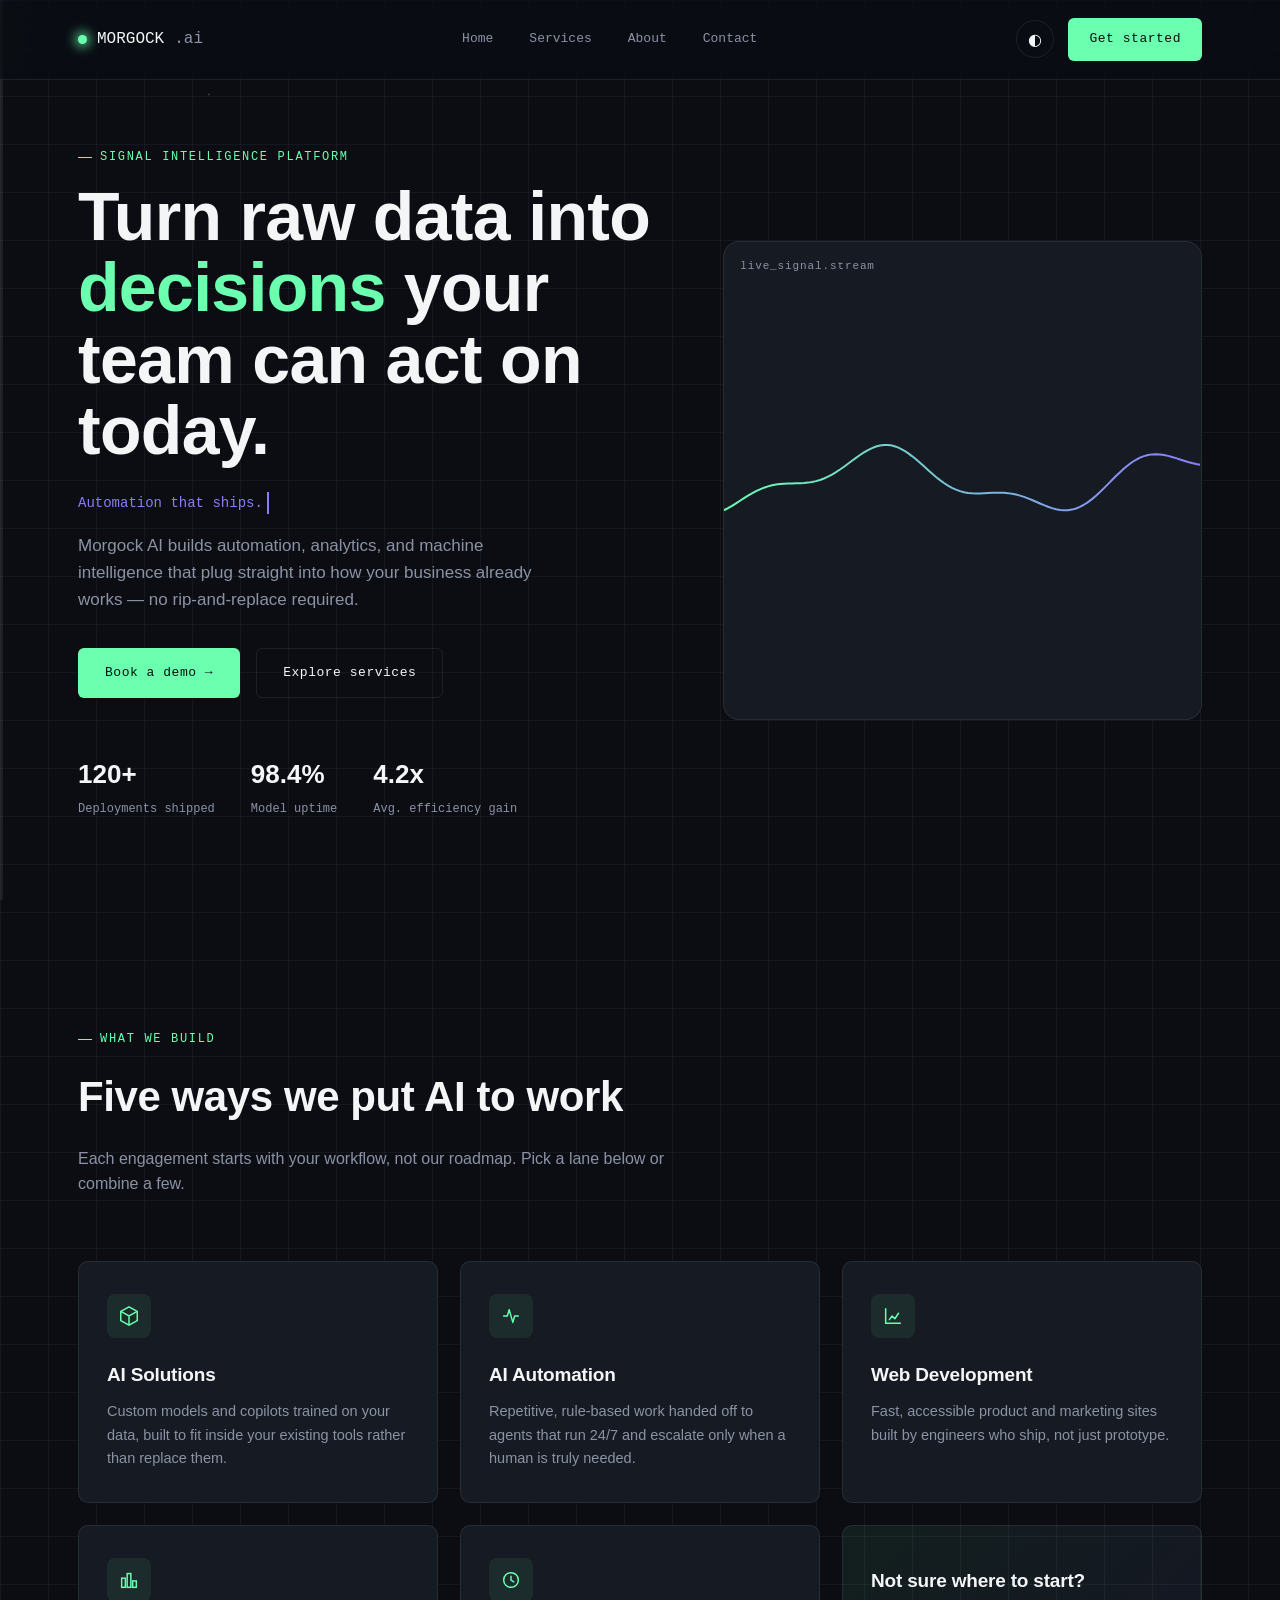
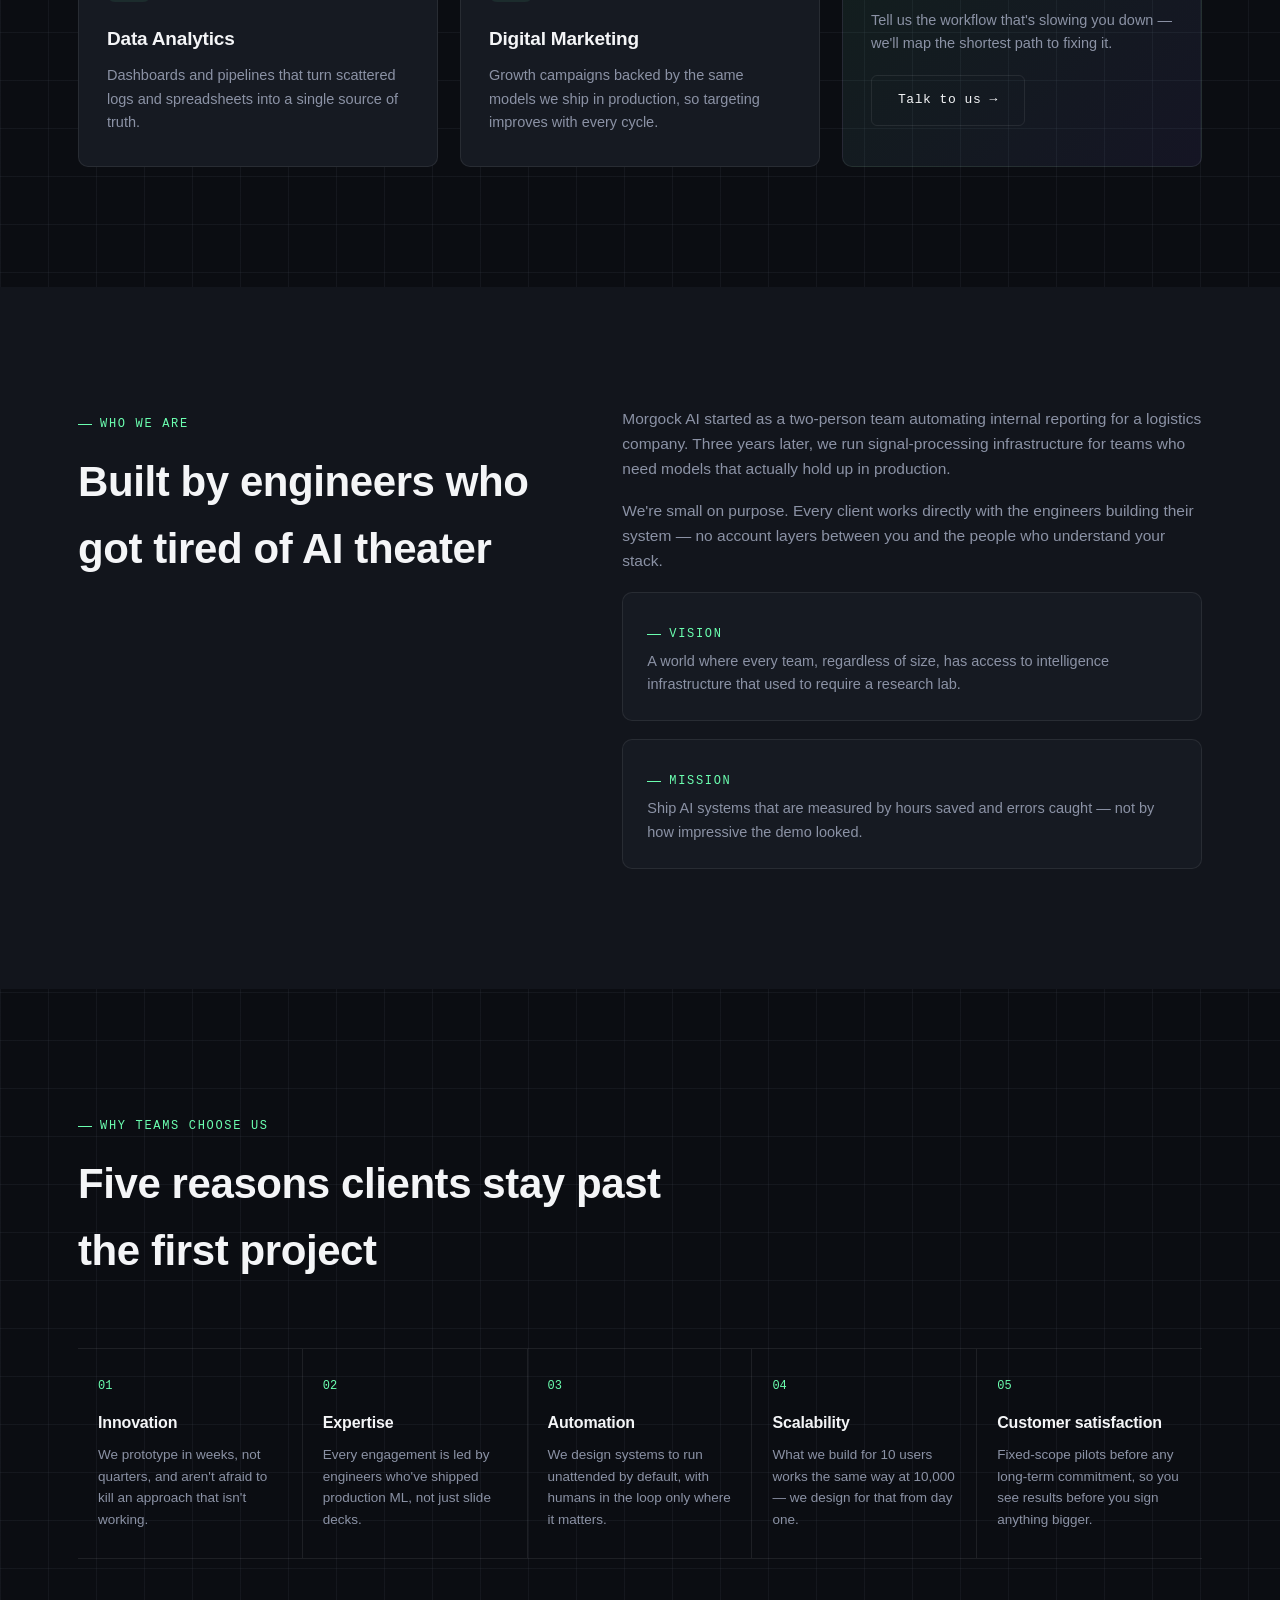
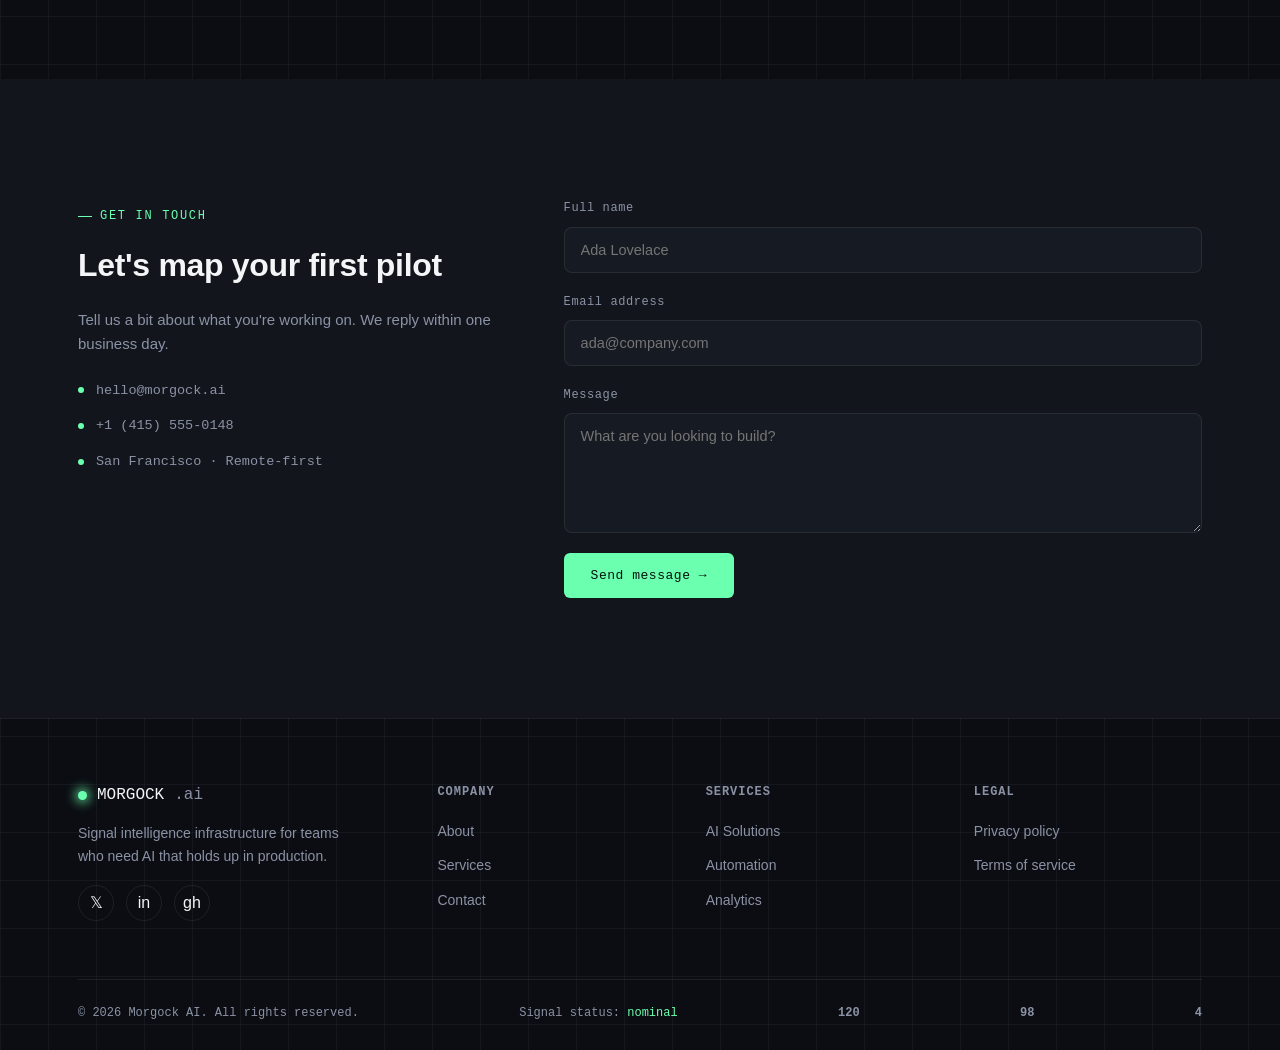
==== index.html @ 6fb99b49 "ai-landing-page" ====
<!DOCTYPE html>
<html lang="en">
<head>
<meta charset="UTF-8">
<meta name="viewport" content="width=device-width, initial-scale=1.0">
<title>Morgock AI — Signal Intelligence</title>
<link rel="stylesheet" href="style.css">

</head>
<body>

<div id="loader">
  <div class="loader-mark">MORGOCK // BOOTING SIGNAL</div>
  <div class="loader-bar"></div>
</div>

<div class="trace"><div class="trace-fill" id="traceFill"></div></div>

<header>
  <nav>
    <div class="logo"><span class="logo-dot"></span>MORGOCK<span style="color:var(--muted)">.ai</span></div>
    <div class="nav-links">
      <a href="#home">Home</a>
      <a href="#services">Services</a>
      <a href="#about">About</a>
      <a href="#contact">Contact</a>
    </div>
    <div class="nav-actions">
      <button class="theme-toggle" id="themeToggle" aria-label="Toggle theme">◐</button>
      <a href="#contact" class="btn btn-primary" style="padding:10px 20px;">Get started</a>
      <button class="hamburger" id="hamburger" aria-label="Open menu">
        <span></span><span></span><span></span>
      </button>
    </div>
  </nav>
</header>

<div class="menu-overlay" id="menuOverlay"></div>
<div class="mobile-menu" id="mobileMenu">
  <a href="#home">Home</a>
  <a href="#services">Services</a>
  <a href="#about">About</a>
  <a href="#contact">Contact</a>
  <a href="#contact" class="btn btn-primary" style="justify-content:center;">Get started</a>
</div>

<section class="hero" id="home">
  <canvas id="particles"></canvas>
  <div class="wrap hero-inner">
    <div>
      <div class="eyebrow">Signal intelligence platform</div>
      <h1>Turn raw data into <span class="accent">decisions</span> your team can act on today.</h1>
      <div class="typewriter" id="typewriter"></div>
      <p class="lead">Morgock AI builds automation, analytics, and machine intelligence that plug straight into how your business already works — no rip-and-replace required.</p>
      <div class="hero-actions">
        <a href="#contact" class="btn btn-primary">Book a demo →</a>
        <a href="#services" class="btn btn-ghost">Explore services</a>
      </div>
      <div class="hero-stats">
        <div><strong>120+</strong><span>Deployments shipped</span></div>
        <div><strong>98.4%</strong><span>Model uptime</span></div>
        <div><strong>4.2x</strong><span>Avg. efficiency gain</span></div>
      </div>
    </div>
    <div class="hero-visual">
      <span class="tag">live_signal.stream</span>
      <canvas id="waveform"></canvas>
    </div>
  </div>
</section>

<section id="services">
  <div class="wrap">
    <div class="section-head reveal">
      <div class="eyebrow">What we build</div>
      <h2>Five ways we put AI to work</h2>
      <p>Each engagement starts with your workflow, not our roadmap. Pick a lane below or combine a few.</p>
    </div>
    <div class="services-grid">

      <div class="service-card reveal">
        <div class="service-icon">
          <svg width="22" height="22" viewBox="0 0 24 24" fill="none"><path d="M12 2L3 7v10l9 5 9-5V7l-9-5z" stroke="currentColor" stroke-width="1.6"/><path d="M12 22V12M3 7l9 5 9-5" stroke="currentColor" stroke-width="1.6"/></svg>
        </div>
        <h3>AI Solutions</h3>
        <p>Custom models and copilots trained on your data, built to fit inside your existing tools rather than replace them.</p>
      </div>

      <div class="service-card reveal">
        <div class="service-icon">
          <svg width="22" height="22" viewBox="0 0 24 24" fill="none"><path d="M4 12h4l2-7 4 14 2-7h4" stroke="currentColor" stroke-width="1.6" stroke-linecap="round" stroke-linejoin="round"/></svg>
        </div>
        <h3>AI Automation</h3>
        <p>Repetitive, rule-based work handed off to agents that run 24/7 and escalate only when a human is truly needed.</p>
      </div>

      <div class="service-card reveal">
        <div class="service-icon">
          <svg width="22" height="22" viewBox="0 0 24 24" fill="none"><path d="M4 4v16h16" stroke="currentColor" stroke-width="1.6" stroke-linecap="round"/><path d="M8 16l3-4 3 3 4-6" stroke="currentColor" stroke-width="1.6" stroke-linecap="round" stroke-linejoin="round"/></svg>
        </div>
        <h3>Web Development</h3>
        <p>Fast, accessible product and marketing sites built by engineers who ship, not just prototype.</p>
      </div>

      <div class="service-card reveal">
        <div class="service-icon">
          <svg width="22" height="22" viewBox="0 0 24 24" fill="none"><rect x="4" y="10" width="4" height="10" stroke="currentColor" stroke-width="1.6"/><rect x="10" y="5" width="4" height="15" stroke="currentColor" stroke-width="1.6"/><rect x="16" y="13" width="4" height="7" stroke="currentColor" stroke-width="1.6"/></svg>
        </div>
        <h3>Data Analytics</h3>
        <p>Dashboards and pipelines that turn scattered logs and spreadsheets into a single source of truth.</p>
      </div>

      <div class="service-card reveal">
        <div class="service-icon">
          <svg width="22" height="22" viewBox="0 0 24 24" fill="none"><circle cx="12" cy="12" r="8" stroke="currentColor" stroke-width="1.6"/><path d="M12 8v4l3 2" stroke="currentColor" stroke-width="1.6" stroke-linecap="round"/></svg>
        </div>
        <h3>Digital Marketing</h3>
        <p>Growth campaigns backed by the same models we ship in production, so targeting improves with every cycle.</p>
      </div>

      <div class="service-card reveal" style="display:flex;flex-direction:column;justify-content:center;background:linear-gradient(135deg, rgba(107,255,176,.08), rgba(138,124,255,.08));">
        <h3 style="margin-bottom:12px;">Not sure where to start?</h3>
        <p style="margin-bottom:20px;">Tell us the workflow that's slowing you down — we'll map the shortest path to fixing it.</p>
        <a href="#contact" class="btn btn-ghost" style="align-self:flex-start;">Talk to us →</a>
      </div>

    </div>
  </div>
</section>

<section id="about" style="background:var(--ink-2);">
  <div class="wrap about">
    <div class="section-head reveal" style="margin-bottom:0;">
      <div class="eyebrow">Who we are</div>
      <h2>Built by engineers who got tired of AI theater</h2>
    </div>
    <div>
      <div class="about-copy reveal">
        <p>Morgock AI started as a two-person team automating internal reporting for a logistics company. Three years later, we run signal-processing infrastructure for teams who need models that actually hold up in production.</p>
        <p>We're small on purpose. Every client works directly with the engineers building their system — no account layers between you and the people who understand your stack.</p>
      </div>
      <div class="about-cards">
        <div class="about-card reveal">
          <div class="eyebrow" style="margin-bottom:6px;">Vision</div>
          <p>A world where every team, regardless of size, has access to intelligence infrastructure that used to require a research lab.</p>
        </div>
        <div class="about-card reveal">
          <div class="eyebrow" style="margin-bottom:6px;">Mission</div>
          <p>Ship AI systems that are measured by hours saved and errors caught — not by how impressive the demo looked.</p>
        </div>
      </div>
    </div>
  </div>
</section>

<section id="why">
  <div class="wrap">
    <div class="section-head reveal">
      <div class="eyebrow">Why teams choose us</div>
      <h2>Five reasons clients stay past the first project</h2>
    </div>
    <div class="why-list reveal">
      <div class="why-item">
        <span class="idx">01</span>
        <h3>Innovation</h3>
        <p>We prototype in weeks, not quarters, and aren't afraid to kill an approach that isn't working.</p>
      </div>
      <div class="why-item">
        <span class="idx">02</span>
        <h3>Expertise</h3>
        <p>Every engagement is led by engineers who've shipped production ML, not just slide decks.</p>
      </div>
      <div class="why-item">
        <span class="idx">03</span>
        <h3>Automation</h3>
        <p>We design systems to run unattended by default, with humans in the loop only where it matters.</p>
      </div>
      <div class="why-item">
        <span class="idx">04</span>
        <h3>Scalability</h3>
        <p>What we build for 10 users works the same way at 10,000 — we design for that from day one.</p>
      </div>
      <div class="why-item">
        <span class="idx">05</span>
        <h3>Customer satisfaction</h3>
        <p>Fixed-scope pilots before any long-term commitment, so you see results before you sign anything bigger.</p>
      </div>
    </div>
  </div>
</section>

<section id="contact" style="background:var(--ink-2);">
  <div class="wrap contact-wrap">
    <div class="contact-info reveal">
      <div class="eyebrow">Get in touch</div>
      <h2 style="font-size:32px;margin-bottom:16px;">Let's map your first pilot</h2>
      <p>Tell us a bit about what you're working on. We reply within one business day.</p>
      <ul>
        <li><span class="dot"></span> hello@morgock.ai</li>
        <li><span class="dot"></span> +1 (415) 555-0148</li>
        <li><span class="dot"></span> San Francisco · Remote-first</li>
      </ul>
    </div>
    <form id="contactForm" class="reveal" novalidate>
      <div class="field" id="nameField">
        <label for="name">Full name</label>
        <input type="text" id="name" name="name" placeholder="Ada Lovelace">
        <small class="error">Please enter your full name.</small>
      </div>
      <div class="field" id="emailField">
        <label for="email">Email address</label>
        <input type="email" id="email" name="email" placeholder="ada@company.com">
        <small class="error">Please enter a valid email address.</small>
      </div>
      <div class="field" id="messageField">
        <label for="message">Message</label>
        <textarea id="message" name="message" placeholder="What are you looking to build?"></textarea>
        <small class="error">Message should be at least 10 characters.</small>
      </div>
      <button type="submit" class="btn btn-primary" style="align-self:flex-start;">Send message →</button>
      <div class="form-status" id="formStatus">Message received — we'll be in touch shortly.</div>
    </form>
  </div>
</section>

<footer>
  <div class="wrap">
    <div class="footer-grid">
      <div class="footer-brand">
        <div class="logo"><span class="logo-dot"></span>MORGOCK<span style="color:var(--muted)">.ai</span></div>
        <p>Signal intelligence infrastructure for teams who need AI that holds up in production.</p>
        <div class="social-row">
          <a href="#" aria-label="Twitter">𝕏</a>
          <a href="#" aria-label="LinkedIn">in</a>
          <a href="#" aria-label="GitHub">gh</a>
        </div>
      </div>
      <div class="footer-col">
        <h4>Company</h4>
        <a href="#about">About</a>
        <a href="#services">Services</a>
        <a href="#contact">Contact</a>
      </div>
      <div class="footer-col">
        <h4>Services</h4>
        <a href="#services">AI Solutions</a>
        <a href="#services">Automation</a>
        <a href="#services">Analytics</a>
      </div>
      <div class="footer-col">
        <h4>Legal</h4>
        <a href="#">Privacy policy</a>
        <a href="#">Terms of service</a>
      </div>
    </div>
    <div class="footer-bottom">
      <span>© <span id="year"></span> Morgock AI. All rights reserved.</span>
      <span>Signal status: <span style="color:var(--signal);">nominal</span></span>
 
 <strong class="counter" data-target="120">0</strong>

<strong class="counter" data-target="98">0</strong>

<strong class="counter" data-target="4">0</strong>   </div>
  </div>
</footer>
<script src="script.js"></script>
<script src="script.js"></script>

</body>
</html>
---- style.css ----
/* ===== Design tokens ===== */
  :root{
    --ink:#0B0D12;
    --ink-2:#12151C;
    --panel:#161A22;
    --grid-line: rgba(139,146,165,0.08);
    --text:#F4F5F7;
    --muted:#8B92A5;
    --signal:#6BFFB0;
    --violet:#8A7CFF;
    --danger:#FF6B6B;
    --border: rgba(244,245,247,0.08);
    --radius: 10px;
    --display: 'Space Grotesk', sans-serif;
    --body: 'Inter', sans-serif;
    --mono: 'IBM Plex Mono', monospace;
    --maxw: 1180px;
  }
  [data-theme="light"]{
    --ink:#F6F5F1;
    --ink-2:#EDEBE4;
    --panel:#FFFFFF;
    --grid-line: rgba(20,20,25,0.06);
    --text:#14151A;
    --muted:#5B6070;
    --border: rgba(20,20,25,0.08);
  }

  *{margin:0;padding:0;box-sizing:border-box;}
  html{scroll-behavior:smooth;}
  body{
    background:var(--ink);
    color:var(--text);
    font-family:var(--body);
    line-height:1.6;
    overflow-x:hidden;
    transition:background .4s ease, color .4s ease;
    background-image:
      linear-gradient(var(--grid-line) 1px, transparent 1px),
      linear-gradient(90deg, var(--grid-line) 1px, transparent 1px);
    background-size:48px 48px;
  }
  a{color:inherit;text-decoration:none;}
  img,svg{display:block;}
  ul{list-style:none;}
  .wrap{max-width:var(--maxw);margin:0 auto;padding:0 28px;}
  .eyebrow{
    font-family:var(--mono);
    font-size:12px;
    letter-spacing:.14em;
    text-transform:uppercase;
    color:var(--signal);
    display:inline-flex;
    align-items:center;
    gap:8px;
    margin-bottom:14px;
  }
  .eyebrow::before{content:"";width:14px;height:1px;background:var(--signal);}
  h1,h2,h3{font-family:var(--display);font-weight:600;letter-spacing:-0.01em;}
  .btn{
    font-family:var(--mono);
    font-size:13px;
    letter-spacing:.04em;
    padding:14px 26px;
    border-radius:6px;
    border:1px solid transparent;
    cursor:pointer;
    display:inline-flex;
    align-items:center;
    gap:10px;
    transition:transform .25s ease, box-shadow .25s ease, background .25s ease, border-color .25s ease;
  }
  .btn-primary{
    background:var(--signal);
    color:#06110B;
    box-shadow:0 0 0 0 rgba(107,255,176,.4);
  }
  .btn-primary:hover{transform:translateY(-2px);box-shadow:0 10px 30px -10px rgba(107,255,176,.55);}
  .btn-ghost{
    background:transparent;
    color:var(--text);
    border-color:var(--border);
  }
  .btn-ghost:hover{border-color:var(--signal);color:var(--signal);}

  /* ===== Loading screen ===== */
  #loader{
    position:fixed;inset:0;background:var(--ink);z-index:9999;
    display:flex;flex-direction:column;align-items:center;justify-content:center;gap:18px;
    transition:opacity .6s ease, visibility .6s ease;
  }
  #loader.hide{opacity:0;visibility:hidden;}
  .loader-mark{font-family:var(--mono);font-size:13px;color:var(--muted);letter-spacing:.2em;}
  .loader-bar{width:180px;height:2px;background:var(--border);position:relative;overflow:hidden;border-radius:2px;}
  .loader-bar::after{
    content:"";position:absolute;left:-40%;top:0;bottom:0;width:40%;
    background:linear-gradient(90deg, transparent, var(--signal), transparent);
    animation:sweep 1.1s ease-in-out infinite;
  }
  @keyframes sweep{0%{left:-40%;}100%{left:100%;}}

  /* ===== Signal trace (signature element) ===== */
  .trace{
    position:fixed;top:0;left:0;width:3px;height:100%;z-index:40;
    background:linear-gradient(var(--border), var(--border));
    pointer-events:none;
  }
  .trace-fill{
    position:absolute;top:0;left:0;width:100%;height:0%;
    background:linear-gradient(180deg, var(--signal), var(--violet));
    transition:height .1s linear;
  }
  @media (max-width:900px){.trace{display:none;}}

  /* ===== Nav ===== */
 header{

position:fixed;
top:0;
left:0;
right:0;

background:rgba(10,15,20,.55);

backdrop-filter:blur(18px);

-webkit-backdrop-filter:blur(18px);

border-bottom:1px solid rgba(255,255,255,.08);

transition:.4s;

z-index:1000;

}
  nav{
    max-width:var(--maxw);margin:0 auto;padding:18px 28px;
    display:flex;align-items:center;justify-content:space-between;
  }
  .logo{
    font-family:var(--mono);font-weight:500;font-size:16px;
    display:flex;align-items:center;gap:10px;
  }
  .logo-dot{width:9px;height:9px;border-radius:50%;background:var(--signal);box-shadow:0 0 12px 2px var(--signal);}
  .nav-links{display:flex;gap:36px;align-items:center;}
  .nav-links a{
    font-family:var(--mono);font-size:13px;color:var(--muted);
    position:relative;padding:4px 0;transition:color .2s ease;
  }
  .nav-links a:hover{color:var(--text);}
  .nav-links a::after{
    content:"";position:absolute;bottom:-2px;left:0;width:0;height:1px;
    background:var(--signal);transition:width .25s ease;
  }
  .nav-links a:hover::after{width:100%;}
  .nav-actions{display:flex;align-items:center;gap:14px;}
  .theme-toggle{
    width:38px;height:38px;border-radius:50%;border:1px solid var(--border);
    background:transparent;color:var(--text);cursor:pointer;
    display:flex;align-items:center;justify-content:center;font-size:16px;
    transition:border-color .2s ease;
  }
  .theme-toggle:hover{border-color:var(--signal);}
  .hamburger{display:none;flex-direction:column;gap:5px;cursor:pointer;background:none;border:none;padding:6px;}
  .hamburger span{width:22px;height:2px;background:var(--text);transition:transform .3s ease, opacity .3s ease;}
  .mobile-menu{
    position:fixed;top:0;right:-100%;width:78%;max-width:320px;height:100vh;
    background:var(--panel);border-left:1px solid var(--border);z-index:110;
    padding:100px 32px 32px;transition:right .35s ease;
    display:flex;flex-direction:column;gap:26px;
  }
  .mobile-menu.open{right:0;}
  .mobile-menu a{font-family:var(--mono);font-size:16px;color:var(--text);}
  .menu-overlay{
    position:fixed;inset:0;background:rgba(0,0,0,.5);z-index:105;
    opacity:0;visibility:hidden;transition:opacity .3s ease, visibility .3s ease;
  }
  .menu-overlay.open{opacity:1;visibility:visible;}

  @media (max-width:860px){
    .nav-links{display:none;}
    .hamburger{display:flex;}
  }

  /* ===== Hero ===== */
  .hero{
    position:relative;min-height:100vh;display:flex;align-items:center;
    padding:140px 0 80px;overflow:hidden;
  }
  #particles{position:absolute;inset:0;z-index:0;opacity:.55;}
  .hero-inner{position:relative;z-index:2;display:grid;grid-template-columns:1.1fr .9fr;gap:60px;align-items:center;width:100%;}
  .hero h1{
    font-size:clamp(38px,5.4vw,68px);line-height:1.05;margin-bottom:22px;
  }
  .hero h1 .accent{color:var(--signal);}
  .hero p.lead{
    font-size:17px;color:var(--muted);max-width:480px;margin-bottom:34px;
  }
  .typewriter{
    font-family:var(--mono);font-size:14px;color:var(--violet);margin-bottom:18px;
    display:inline-block;border-right:2px solid var(--violet);padding-right:4px;
  }
  .hero-actions{display:flex;gap:16px;flex-wrap:wrap;}
  .hero-stats{display:flex;gap:36px;margin-top:56px;}
  .hero-stats div{font-family:var(--mono);}
  .hero-stats strong{display:block;font-size:26px;color:var(--text);font-family:var(--display);}
  .hero-stats span{font-size:12px;color:var(--muted);}

  .hero-visual{
    position:relative;aspect-ratio:1/1;border:1px solid var(--border);border-radius:16px;
    background:var(--panel);overflow:hidden;
  }
  .hero-visual canvas{width:100%;height:100%;}
  .hero-visual .tag{
    position:absolute;top:16px;left:16px;font-family:var(--mono);font-size:11px;
    color:var(--muted);letter-spacing:.08em;
  }

  section{padding:120px 0;position:relative;}
  .section-head{max-width:600px;margin-bottom:64px;}
  .section-head h2{font-size:clamp(28px,3.6vw,42px);margin-bottom:16px;}
  .section-head p{color:var(--muted);font-size:16px;}

  /* ===== Services ===== */
  .services-grid{display:grid;grid-template-columns:repeat(3,1fr);gap:22px;}
  .service-card{
    background:var(--panel);border:1px solid var(--border);border-radius:var(--radius);
    padding:32px 28px;position:relative;overflow:hidden;
    transition:transform .3s ease, border-color .3s ease;
  }
  .service-card::before{
    content:"";position:absolute;top:0;left:0;width:100%;height:2px;
    background:linear-gradient(90deg,var(--signal),var(--violet));
    transform:scaleX(0);transform-origin:left;transition:transform .35s ease;
  }
  .service-card:hover{transform:translateY(-6px);border-color:var(--border);}
  .service-card:hover::before{transform:scaleX(1);}
  .service-icon{
    width:44px;height:44px;border-radius:8px;background:rgba(107,255,176,.08);
    display:flex;align-items:center;justify-content:center;margin-bottom:22px;color:var(--signal);
  }
  .service-card h3{font-size:19px;margin-bottom:10px;}
  .service-card p{color:var(--muted);font-size:14.5px;}

  @media (max-width:900px){.services-grid{grid-template-columns:1fr 1fr;}}
  @media (max-width:600px){.services-grid{grid-template-columns:1fr;}}

  /* ===== About ===== */
  .about{display:grid;grid-template-columns:.9fr 1.1fr;gap:70px;align-items:start;}
  .about-copy p{color:var(--muted);margin-bottom:18px;font-size:15.5px;}
  .about-cards{display:flex;flex-direction:column;gap:18px;}
  .about-card{
    border:1px solid var(--border);border-radius:var(--radius);padding:24px;
    background:var(--panel);
  }
  .about-card .eyebrow{margin-bottom:8px;}
  .about-card p{color:var(--muted);font-size:14.5px;}

  /* ===== Why choose us ===== */
  .why-list{display:grid;grid-template-columns:repeat(5,1fr);gap:0;border-top:1px solid var(--border);}
  .why-item{
    padding:28px 20px;border-right:1px solid var(--border);border-bottom:1px solid var(--border);
    position:relative;
  }
  .why-item:last-child{border-right:none;}
  .why-item .idx{font-family:var(--mono);font-size:12px;color:var(--signal);display:block;margin-bottom:14px;}
  .why-item h3{font-size:16px;margin-bottom:8px;}
  .why-item p{font-size:13.5px;color:var(--muted);}
  @media (max-width:900px){.why-list{grid-template-columns:repeat(2,1fr);}}
  @media (max-width:520px){.why-list{grid-template-columns:1fr;}}

  /* ===== Contact ===== */
  .contact-wrap{display:grid;grid-template-columns:.8fr 1.2fr;gap:60px;}
  .contact-info p{color:var(--muted);margin-bottom:24px;font-size:15px;}
  .contact-info li{display:flex;gap:12px;align-items:center;margin-bottom:14px;font-family:var(--mono);font-size:13.5px;color:var(--muted);}
  .contact-info li span.dot{width:6px;height:6px;border-radius:50%;background:var(--signal);}

  form{display:flex;flex-direction:column;gap:20px;}
  .field{display:flex;flex-direction:column;gap:8px;}
  .field label{font-family:var(--mono);font-size:12px;color:var(--muted);letter-spacing:.05em;}
  .field input, .field textarea{
    background:var(--panel);border:1px solid var(--border);border-radius:8px;
    padding:14px 16px;color:var(--text);font-family:var(--body);font-size:14.5px;
    outline:none;transition:border-color .2s ease;
  }
  .field input:focus, .field textarea:focus{border-color:var(--signal);}
  .field textarea{resize:vertical;min-height:120px;}
  .field small.error{color:var(--danger);font-family:var(--mono);font-size:11.5px;display:none;}
  .field.invalid input, .field.invalid textarea{border-color:var(--danger);}
  .field.invalid small.error{display:block;}
  .form-status{
    font-family:var(--mono);font-size:13px;color:var(--signal);display:none;
    padding:12px 16px;border:1px solid var(--signal);border-radius:8px;
  }
  .form-status.show{display:block;}

  /* ===== Footer ===== */
  footer{border-top:1px solid var(--border);padding:64px 0 28px;}
  .footer-grid{display:grid;grid-template-columns:1.4fr repeat(3,1fr);gap:40px;margin-bottom:56px;}
  .footer-brand p{color:var(--muted);font-size:14px;margin-top:14px;max-width:280px;}
  .footer-col h4{font-family:var(--mono);font-size:12px;letter-spacing:.08em;color:var(--muted);text-transform:uppercase;margin-bottom:18px;}
  .footer-col a{display:block;color:var(--muted);font-size:14px;margin-bottom:12px;transition:color .2s ease;}
  .footer-col a:hover{color:var(--signal);}
  .social-row{display:flex;gap:12px;margin-top:18px;}
  .social-row a{
    width:36px;height:36px;border:1px solid var(--border);border-radius:50%;
    display:flex;align-items:center;justify-content:center;transition:border-color .2s ease, color .2s ease;
  }
  .social-row a:hover{border-color:var(--signal);color:var(--signal);}
  .footer-bottom{
    display:flex;justify-content:space-between;align-items:center;
    padding-top:24px;border-top:1px solid var(--border);
    font-family:var(--mono);font-size:12px;color:var(--muted);flex-wrap:wrap;gap:10px;
  }

  @media (max-width:900px){
    .hero-inner{grid-template-columns:1fr;}
    .hero-visual{max-width:420px;}
    .about{grid-template-columns:1fr;}
    .contact-wrap{grid-template-columns:1fr;}
    .footer-grid{grid-template-columns:1fr 1fr;}
  }

  /* scroll reveal */
  .reveal{opacity:0;transform:translateY(24px);transition:opacity .7s ease, transform .7s ease;}
  .reveal.in{opacity:1;transform:translateY(0);}

  @media (prefers-reduced-motion:reduce){
    *{animation:none !important;transition:none !important;}
  }
 .cursor-glow{
    position:fixed;
    width:25px;
    height:25px;
    border-radius:50%;
    background:#6BFFB0;
    filter:blur(12px);
    pointer-events:none;
    z-index:9999;
    transition:transform .08s linear;
    mix-blend-mode:screen;
}
.logo{

transition:.4s;

}

.logo:hover{

transform:scale(1.08);

text-shadow:

0 0 20px #6BFFB0,
0 0 40px #6BFFB0;

}
.btn{

position:relative;

overflow:hidden;

transition:.35s;

}

.btn:hover{

transform:translateY(-4px);

box-shadow:

0 15px 35px rgba(107,255,176,.35);

}
.hero-visual{

animation:floatHero 5s ease-in-out infinite;

}

@keyframes floatHero{

0%,100%{

transform:translateY(0);

}

50%{

transform:translateY(-18px);

}

}
.service-card{

transition:.4s;

}

.service-card:hover{

transform:translateY(-10px);

box-shadow:

0 20px 45px rgba(107,255,176,.18);

border-color:#6BFFB0;

}
.service-icon{

transition:.5s;

}

.service-card:hover .service-icon{

transform:rotate(360deg);

box-shadow:

0 0 20px #6BFFB0;

}
footer{

animation:fadeFooter 1.2s ease;

}

@keyframes fadeFooter{

from{

opacity:0;

transform:translateY(50px);

}

to{

opacity:1;

transform:translateY(0);

}

}
.reveal{

opacity:0;

transform:translateY(60px) scale(.96);

transition:1s;

}

.reveal.in{

opacity:1;

transform:translateY(0) scale(1);

}
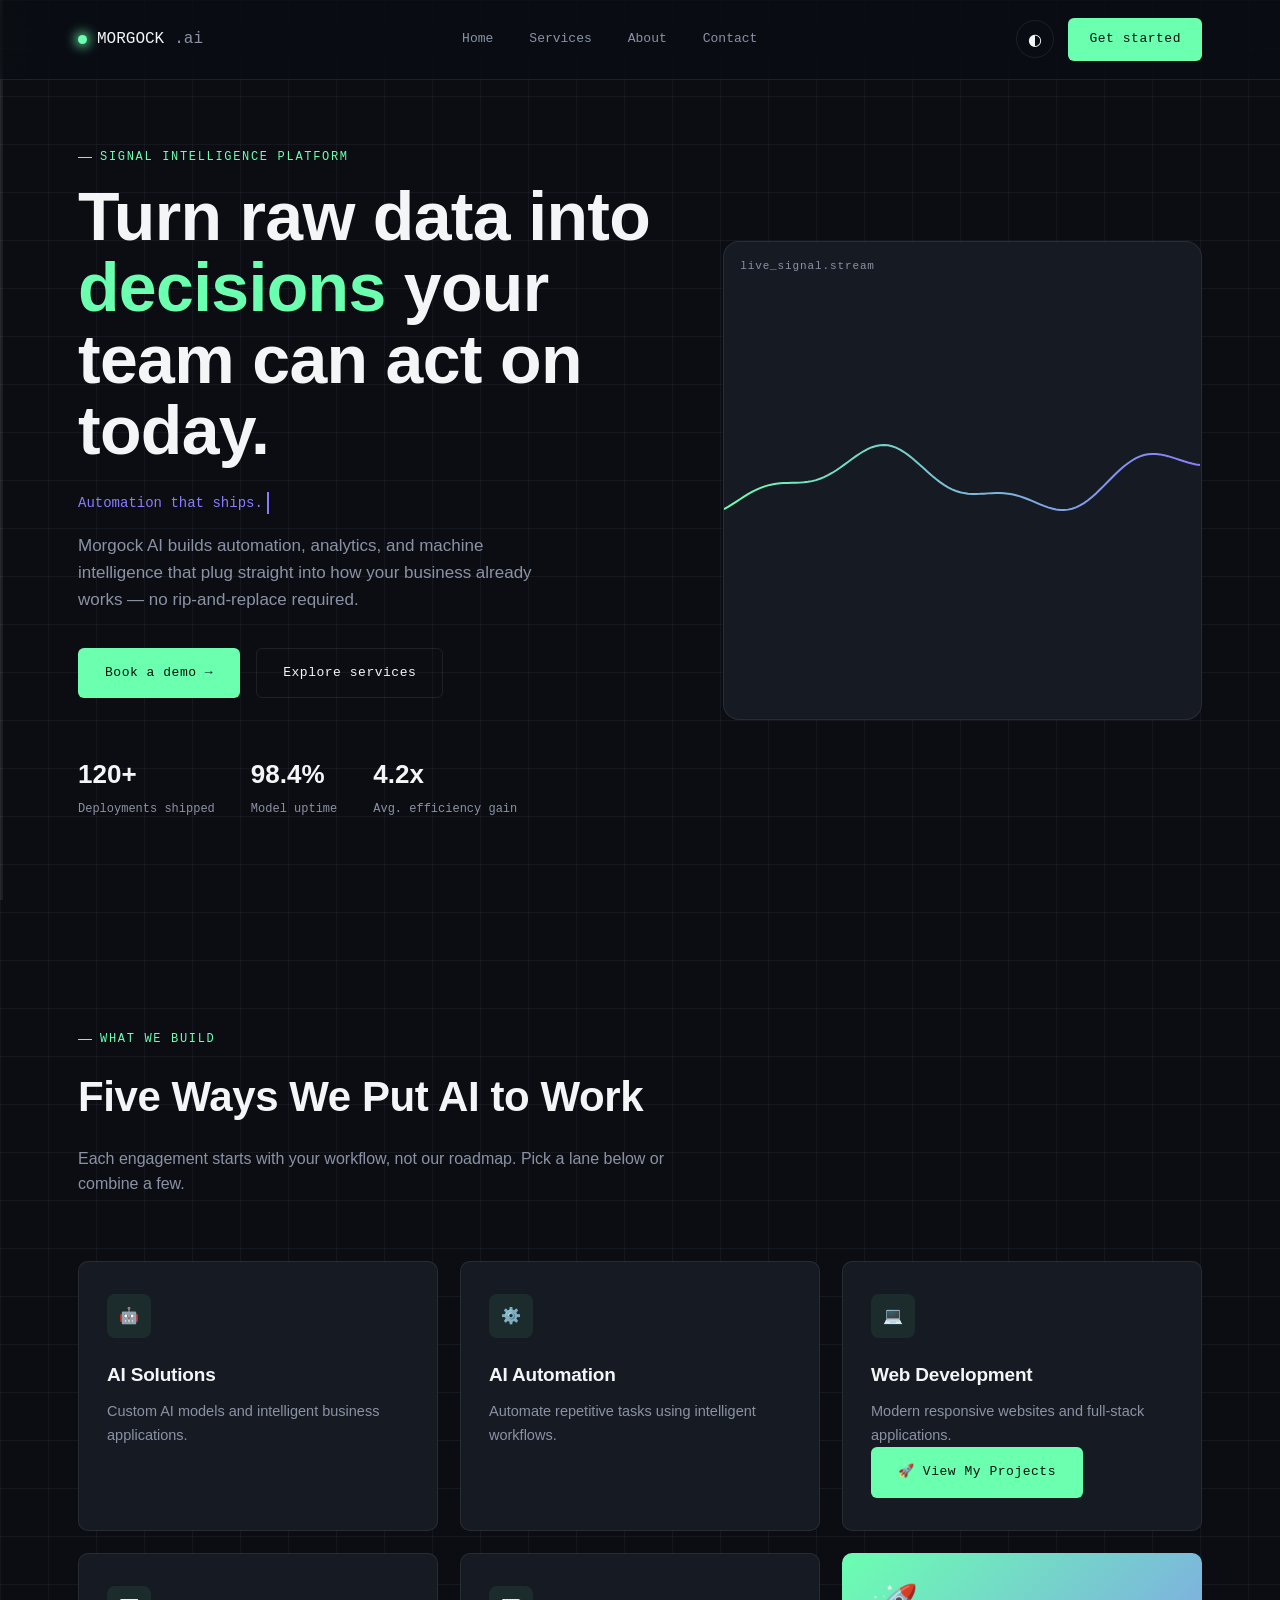
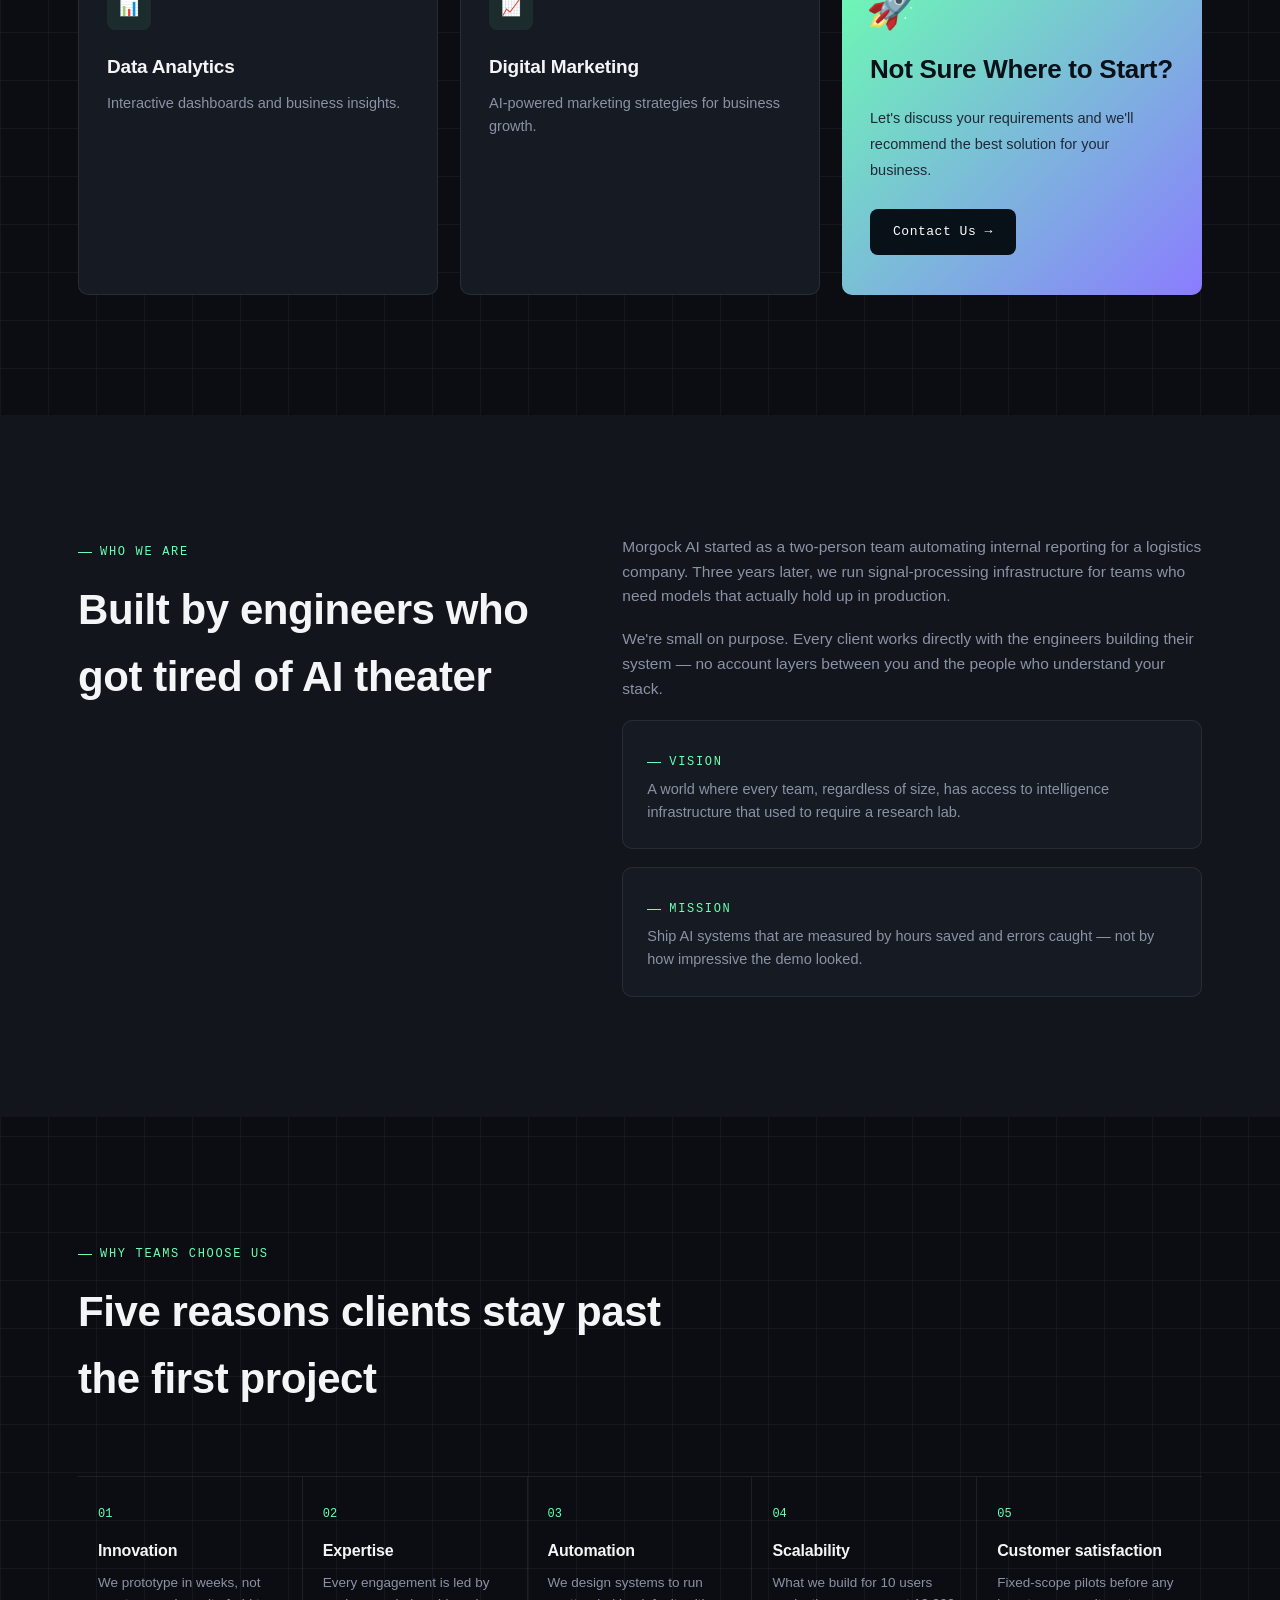
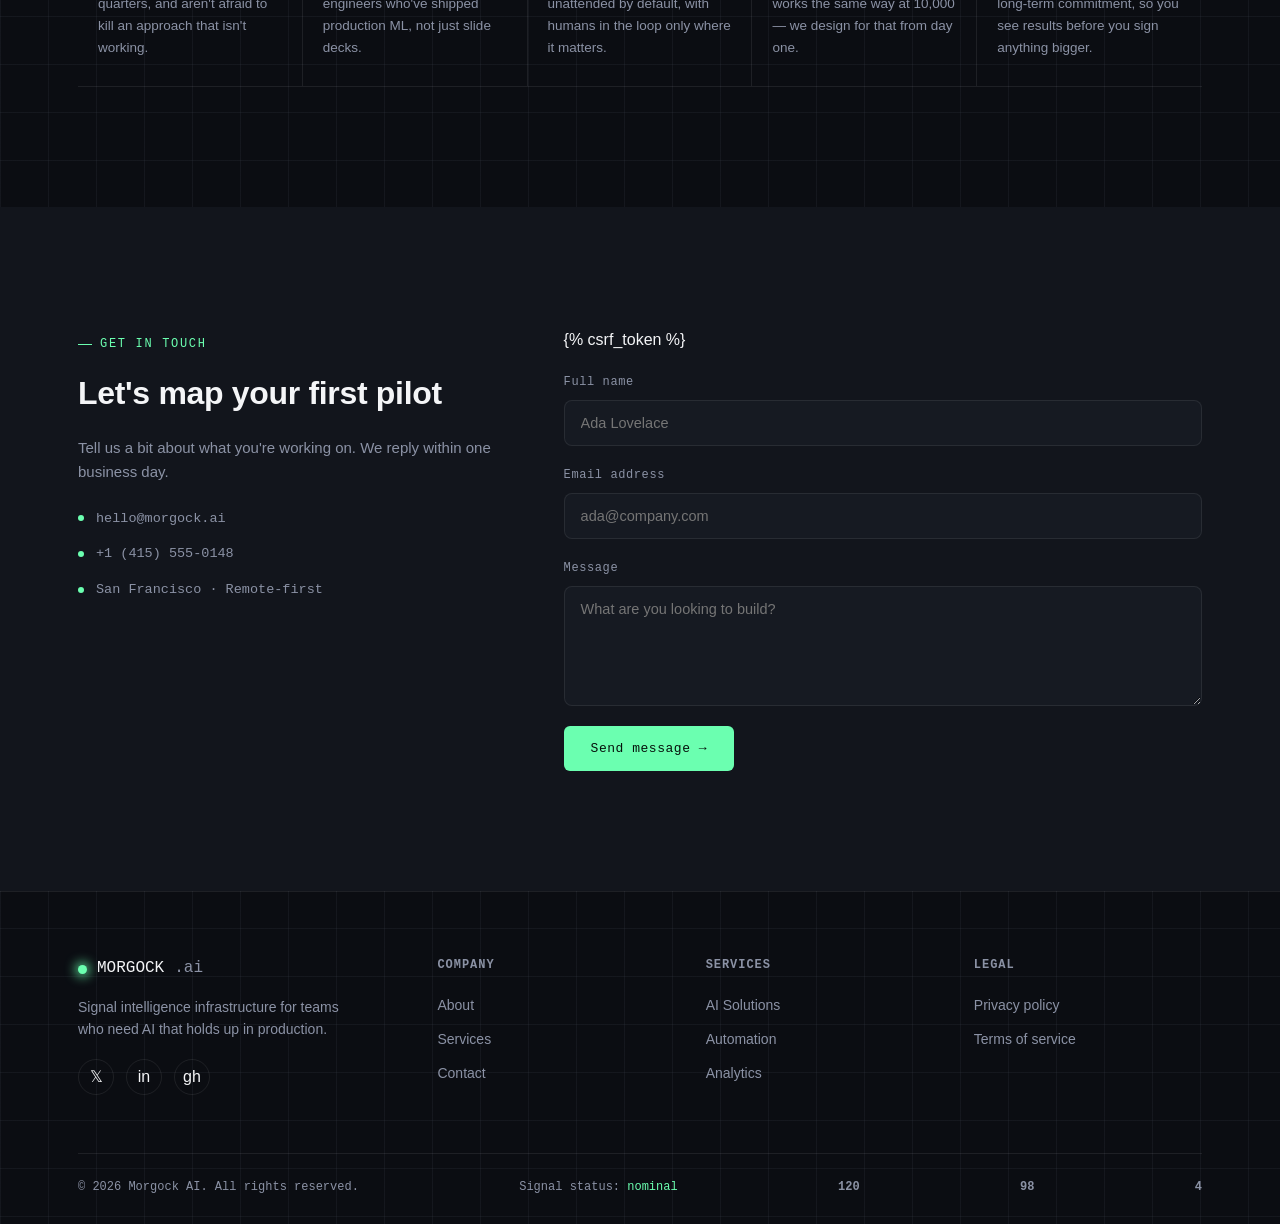
==== commit f8f7b458: "commit fst msg" ====
--- a/index.html
+++ b/index.html
@@ -68,63 +68,71 @@
     </div>
   </div>
 </section>
-
 <section id="services">
   <div class="wrap">
+
     <div class="section-head reveal">
       <div class="eyebrow">What we build</div>
-      <h2>Five ways we put AI to work</h2>
-      <p>Each engagement starts with your workflow, not our roadmap. Pick a lane below or combine a few.</p>
-    </div>
+      <h2>Five Ways We Put AI to Work</h2>
+      <p>
+        Each engagement starts with your workflow, not our roadmap.
+        Pick a lane below or combine a few.
+      </p>
+    </div>
+
     <div class="services-grid">
 
       <div class="service-card reveal">
-        <div class="service-icon">
-          <svg width="22" height="22" viewBox="0 0 24 24" fill="none"><path d="M12 2L3 7v10l9 5 9-5V7l-9-5z" stroke="currentColor" stroke-width="1.6"/><path d="M12 22V12M3 7l9 5 9-5" stroke="currentColor" stroke-width="1.6"/></svg>
-        </div>
+        <div class="service-icon">🤖</div>
         <h3>AI Solutions</h3>
-        <p>Custom models and copilots trained on your data, built to fit inside your existing tools rather than replace them.</p>
-      </div>
-
-      <div class="service-card reveal">
-        <div class="service-icon">
-          <svg width="22" height="22" viewBox="0 0 24 24" fill="none"><path d="M4 12h4l2-7 4 14 2-7h4" stroke="currentColor" stroke-width="1.6" stroke-linecap="round" stroke-linejoin="round"/></svg>
-        </div>
+        <p>Custom AI models and intelligent business applications.</p>
+      </div>
+
+      <div class="service-card reveal">
+        <div class="service-icon">⚙️</div>
         <h3>AI Automation</h3>
-        <p>Repetitive, rule-based work handed off to agents that run 24/7 and escalate only when a human is truly needed.</p>
-      </div>
-
-      <div class="service-card reveal">
-        <div class="service-icon">
-          <svg width="22" height="22" viewBox="0 0 24 24" fill="none"><path d="M4 4v16h16" stroke="currentColor" stroke-width="1.6" stroke-linecap="round"/><path d="M8 16l3-4 3 3 4-6" stroke="currentColor" stroke-width="1.6" stroke-linecap="round" stroke-linejoin="round"/></svg>
-        </div>
+        <p>Automate repetitive tasks using intelligent workflows.</p>
+      </div>
+
+      <div class="service-card reveal">
+        <div class="service-icon">💻</div>
         <h3>Web Development</h3>
-        <p>Fast, accessible product and marketing sites built by engineers who ship, not just prototype.</p>
-      </div>
-
-      <div class="service-card reveal">
-        <div class="service-icon">
-          <svg width="22" height="22" viewBox="0 0 24 24" fill="none"><rect x="4" y="10" width="4" height="10" stroke="currentColor" stroke-width="1.6"/><rect x="10" y="5" width="4" height="15" stroke="currentColor" stroke-width="1.6"/><rect x="16" y="13" width="4" height="7" stroke="currentColor" stroke-width="1.6"/></svg>
-        </div>
+        <p>Modern responsive websites and full-stack applications.</p>
+
+        <a href="projects.html" class="btn btn-primary">
+          🚀 View My Projects
+        </a>
+      </div>
+
+      <div class="service-card reveal">
+        <div class="service-icon">📊</div>
         <h3>Data Analytics</h3>
-        <p>Dashboards and pipelines that turn scattered logs and spreadsheets into a single source of truth.</p>
-      </div>
-
-      <div class="service-card reveal">
-        <div class="service-icon">
-          <svg width="22" height="22" viewBox="0 0 24 24" fill="none"><circle cx="12" cy="12" r="8" stroke="currentColor" stroke-width="1.6"/><path d="M12 8v4l3 2" stroke="currentColor" stroke-width="1.6" stroke-linecap="round"/></svg>
-        </div>
+        <p>Interactive dashboards and business insights.</p>
+      </div>
+
+      <div class="service-card reveal">
+        <div class="service-icon">📈</div>
         <h3>Digital Marketing</h3>
-        <p>Growth campaigns backed by the same models we ship in production, so targeting improves with every cycle.</p>
-      </div>
-
-      <div class="service-card reveal" style="display:flex;flex-direction:column;justify-content:center;background:linear-gradient(135deg, rgba(107,255,176,.08), rgba(138,124,255,.08));">
-        <h3 style="margin-bottom:12px;">Not sure where to start?</h3>
-        <p style="margin-bottom:20px;">Tell us the workflow that's slowing you down — we'll map the shortest path to fixing it.</p>
-        <a href="#contact" class="btn btn-ghost" style="align-self:flex-start;">Talk to us →</a>
-      </div>
-
-    </div>
+        <p>AI-powered marketing strategies for business growth.</p>
+      </div>
+
+      <div class="service-card reveal featured-service">
+        <div class="service-icon">🚀</div>
+
+        <h3>Not Sure Where to Start?</h3>
+
+        <p>
+          Let's discuss your requirements and we'll recommend
+          the best solution for your business.
+        </p>
+
+        <a href="#contact" class="btn btn-primary">
+          Contact Us →
+        </a>
+      </div>
+
+    </div>
+
   </div>
 </section>
 
@@ -201,7 +209,9 @@
         <li><span class="dot"></span> San Francisco · Remote-first</li>
       </ul>
     </div>
-    <form id="contactForm" class="reveal" novalidate>
+    <form method="POST" id="contactForm" class="reveal">
+
+    {% csrf_token %}
       <div class="field" id="nameField">
         <label for="name">Full name</label>
         <input type="text" id="name" name="name" placeholder="Ada Lovelace">
--- a/style.css
+++ b/style.css
@@ -471,3 +471,124 @@
 transform:translateY(0) scale(1);
 
 }
+.features{
+    display:grid;
+    grid-template-columns:repeat(auto-fit,minmax(280px,1fr));
+    gap:30px;
+    margin-top:50px;
+}
+
+.feature-card{
+    background:#161A22;
+    border:1px solid rgba(255,255,255,.08);
+    border-radius:16px;
+    padding:30px;
+    transition:0.3s ease;
+    text-align:center;
+}
+
+.feature-card:hover{
+    transform:translateY(-8px);
+    box-shadow:0 15px 35px rgba(107,255,176,.2);
+}
+
+.feature-card h3{
+    color:#fff;
+    margin:15px 0;
+}
+
+.feature-card p{
+    color:#9CA3AF;
+    line-height:1.7;
+}
+/* ===============================
+   Featured Service Card
+==================================*/
+
+.featured-service{
+
+    background:linear-gradient(135deg,#6BFFB0,#8A7CFF);
+
+    border:none;
+
+    color:#081018;
+
+    position:relative;
+
+    overflow:hidden;
+
+}
+
+.featured-service::before{
+
+    content:"";
+
+    position:absolute;
+
+    top:-80px;
+    right:-80px;
+
+    width:180px;
+    height:180px;
+
+    border-radius:50%;
+
+    background:rgba(255,255,255,.15);
+
+}
+
+.featured-service .service-icon{
+
+    font-size:42px;
+
+    margin-bottom:20px;
+
+}
+
+.featured-service h3{
+
+    color:#081018;
+
+    font-size:26px;
+
+    margin-bottom:15px;
+
+}
+
+.featured-service p{
+
+    color:#1F2937;
+
+    line-height:1.8;
+
+    margin-bottom:25px;
+
+}
+
+.featured-service .btn{
+
+    background:#081018;
+
+    color:#fff;
+
+    padding:12px 22px;
+
+    border-radius:8px;
+
+    text-decoration:none;
+
+    display:inline-block;
+
+    transition:.35s;
+
+}
+
+.featured-service .btn:hover{
+
+    background:#111827;
+
+    transform:translateY(-4px);
+
+    box-shadow:0 10px 25px rgba(0,0,0,.3);
+
+}
